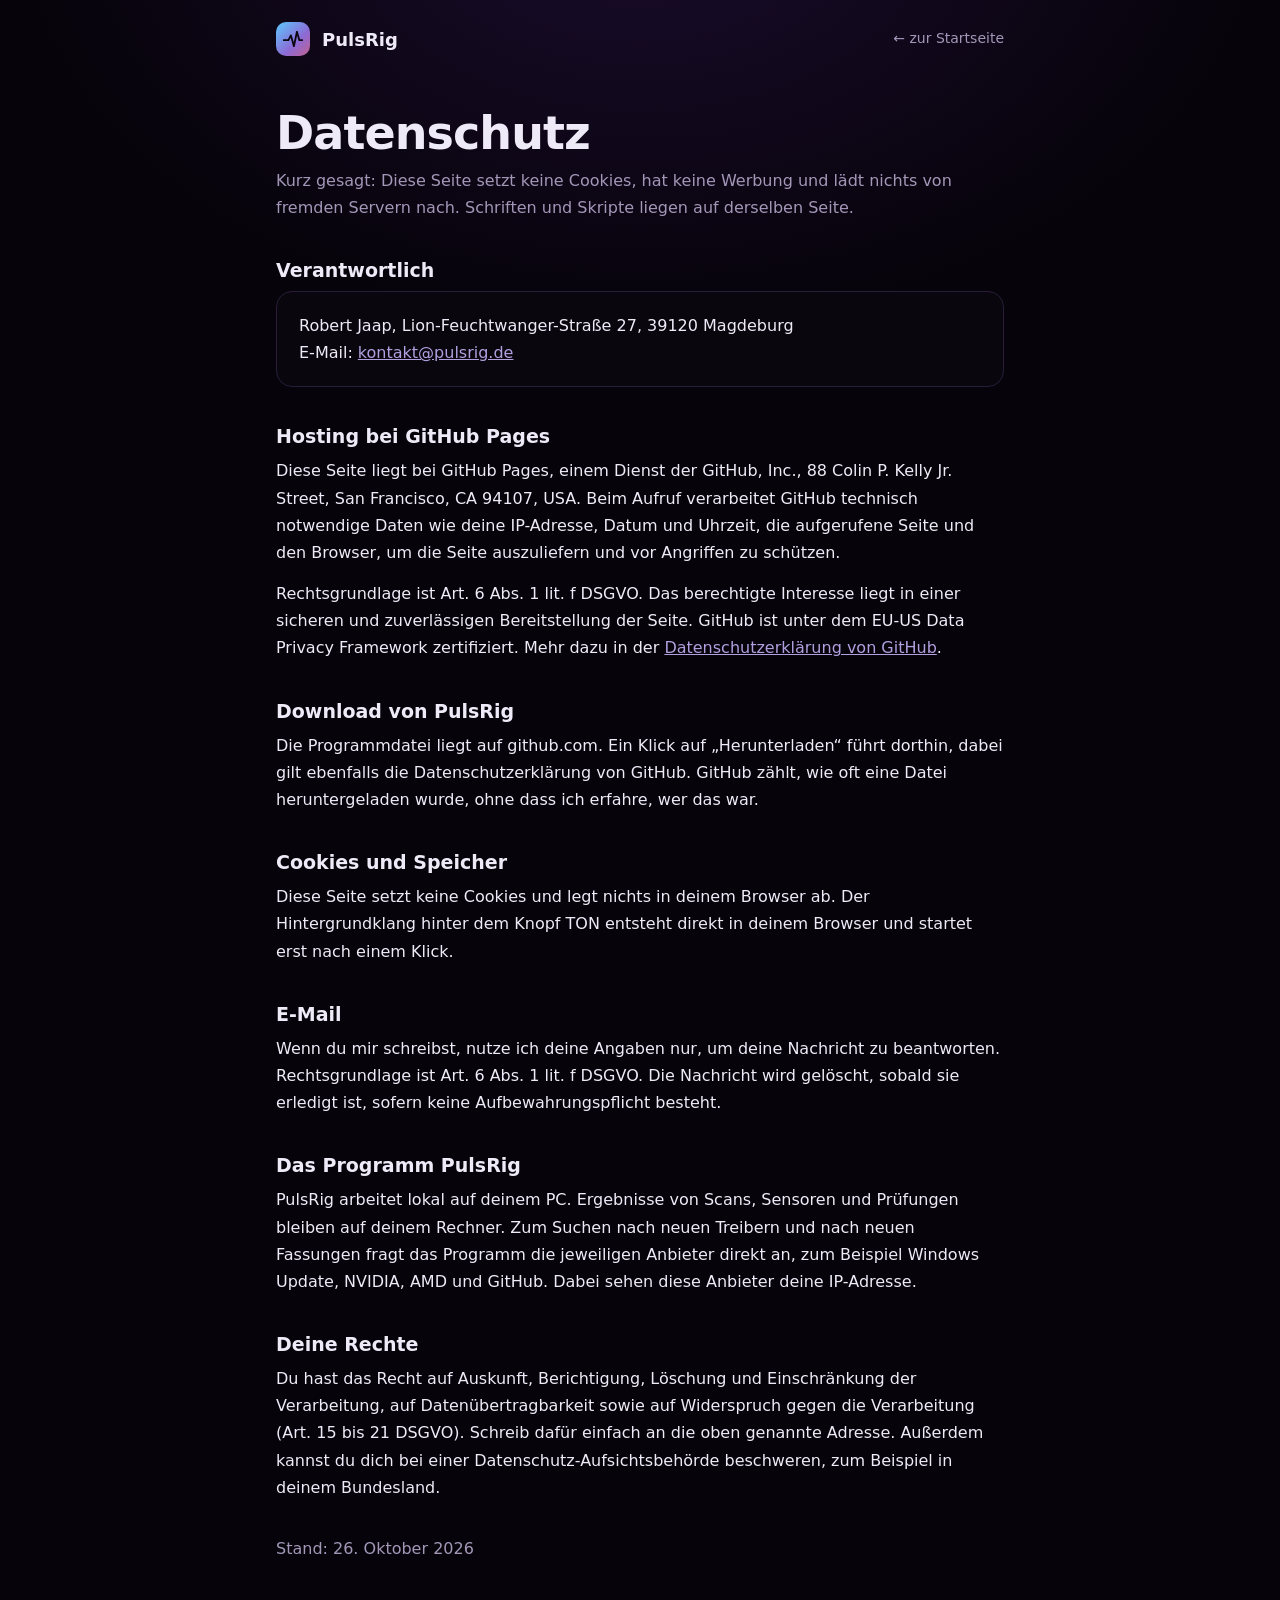
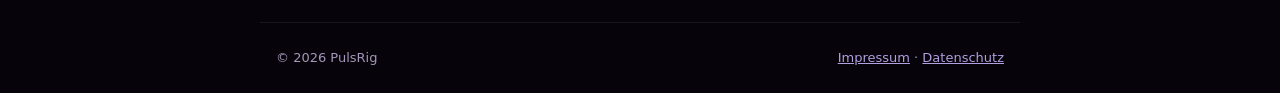
==== datenschutz.html @ 6c56ffe5 "Impressum und Datenschutz, Schriften und Skripte lokal" ====
<!doctype html>
<html lang="de">
<head>
<meta charset="utf-8">
<meta name="viewport" content="width=device-width,initial-scale=1">
<title>Datenschutz – PulsRig</title>
<meta name="robots" content="noindex">
<meta name="theme-color" content="#06030a">
<link rel="icon" href="data:image/svg+xml,%3Csvg xmlns='http://www.w3.org/2000/svg' viewBox='0 0 66 52'%3E%3Cpath d='M2 30h16l8-16 10 36 10-48 8 28h10' fill='none' stroke='%238c6bd6' stroke-width='6' stroke-linecap='round' stroke-linejoin='round'/%3E%3C/svg%3E">
<link rel="stylesheet" href="fonts/fonts.css">
<link rel="stylesheet" href="recht.css">
</head>
<body>
<header>
  <a class="logo" href="./"><span class="mark"><svg viewBox="0 0 66 52" aria-hidden="true"><path d="M2 30h16l8-16 10 36 10-48 8 28h10" fill="none" stroke="#0b0710" stroke-width="6" stroke-linecap="round" stroke-linejoin="round"/></svg></span>PulsRig</a>
  <a class="back" href="./">← zur Startseite</a>
</header>
<main>
  <h1>Datenschutz</h1>
  <p class="lead">Kurz gesagt: Diese Seite setzt keine Cookies, hat keine Werbung und lädt nichts von fremden Servern nach. Schriften und Skripte liegen auf derselben Seite.</p>

  <h2>Verantwortlich</h2>
  <div class="card">
    <p>Robert Jaap, Lion-Feuchtwanger-Straße 27, 39120 Magdeburg<br>
    E-Mail: <a href="mailto:kontakt@pulsrig.de">kontakt@pulsrig.de</a></p>
  </div>

  <h2>Hosting bei GitHub Pages</h2>
  <p>Diese Seite liegt bei GitHub Pages, einem Dienst der GitHub, Inc., 88 Colin P. Kelly Jr. Street, San Francisco, CA 94107, USA. Beim Aufruf verarbeitet GitHub technisch notwendige Daten wie deine IP-Adresse, Datum und Uhrzeit, die aufgerufene Seite und den Browser, um die Seite auszuliefern und vor Angriffen zu schützen.</p>
  <p>Rechtsgrundlage ist Art. 6 Abs. 1 lit. f DSGVO. Das berechtigte Interesse liegt in einer sicheren und zuverlässigen Bereitstellung der Seite. GitHub ist unter dem EU-US Data Privacy Framework zertifiziert. Mehr dazu in der <a href="https://docs.github.com/de/site-policy/privacy-policies/github-general-privacy-statement" rel="noopener">Datenschutzerklärung von GitHub</a>.</p>

  <h2>Download von PulsRig</h2>
  <p>Die Programmdatei liegt auf github.com. Ein Klick auf „Herunterladen“ führt dorthin, dabei gilt ebenfalls die Datenschutzerklärung von GitHub. GitHub zählt, wie oft eine Datei heruntergeladen wurde, ohne dass ich erfahre, wer das war.</p>

  <h2>Cookies und Speicher</h2>
  <p>Diese Seite setzt keine Cookies und legt nichts in deinem Browser ab. Der Hintergrundklang hinter dem Knopf TON entsteht direkt in deinem Browser und startet erst nach einem Klick.</p>

  <h2>E-Mail</h2>
  <p>Wenn du mir schreibst, nutze ich deine Angaben nur, um deine Nachricht zu beantworten. Rechtsgrundlage ist Art. 6 Abs. 1 lit. f DSGVO. Die Nachricht wird gelöscht, sobald sie erledigt ist, sofern keine Aufbewahrungspflicht besteht.</p>

  <h2>Das Programm PulsRig</h2>
  <p>PulsRig arbeitet lokal auf deinem PC. Ergebnisse von Scans, Sensoren und Prüfungen bleiben auf deinem Rechner. Zum Suchen nach neuen Treibern und nach neuen Fassungen fragt das Programm die jeweiligen Anbieter direkt an, zum Beispiel Windows Update, NVIDIA, AMD und GitHub. Dabei sehen diese Anbieter deine IP-Adresse.</p>

  <h2>Deine Rechte</h2>
  <p>Du hast das Recht auf Auskunft, Berichtigung, Löschung und Einschränkung der Verarbeitung, auf Datenübertragbarkeit sowie auf Widerspruch gegen die Verarbeitung (Art. 15 bis 21 DSGVO). Schreib dafür einfach an die oben genannte Adresse. Außerdem kannst du dich bei einer Datenschutz-Aufsichtsbehörde beschweren, zum Beispiel in deinem Bundesland.</p>

  <p class="lead" style="margin-top:34px">Stand: 26. Oktober 2026</p>
</main>
<footer><span>© 2026 PulsRig</span><span><a href="impressum.html">Impressum</a> · <a href="datenschutz.html">Datenschutz</a></span></footer>
</body>
</html>
---- fonts/fonts.css ----
@font-face {
  font-family: 'IBM Plex Sans';
  font-style: normal;
  font-weight: 400;
  font-stretch: 100%;
  font-display: swap;
  src: url(fonts/IBM-Plex-Sans.woff2) format('woff2');
  unicode-range: U+0000-00FF, U+0131, U+0152-0153, U+02BB-02BC, U+02C6, U+02DA, U+02DC, U+0304, U+0308, U+0329, U+2000-206F, U+20AC, U+2122, U+2191, U+2193, U+2212, U+2215, U+FEFF, U+FFFD;
}
@font-face {
  font-family: 'IBM Plex Sans';
  font-style: normal;
  font-weight: 500;
  font-stretch: 100%;
  font-display: swap;
  src: url(fonts/IBM-Plex-Sans.woff2) format('woff2');
  unicode-range: U+0000-00FF, U+0131, U+0152-0153, U+02BB-02BC, U+02C6, U+02DA, U+02DC, U+0304, U+0308, U+0329, U+2000-206F, U+20AC, U+2122, U+2191, U+2193, U+2212, U+2215, U+FEFF, U+FFFD;
}
@font-face {
  font-family: 'IBM Plex Sans';
  font-style: normal;
  font-weight: 600;
  font-stretch: 100%;
  font-display: swap;
  src: url(fonts/IBM-Plex-Sans.woff2) format('woff2');
  unicode-range: U+0000-00FF, U+0131, U+0152-0153, U+02BB-02BC, U+02C6, U+02DA, U+02DC, U+0304, U+0308, U+0329, U+2000-206F, U+20AC, U+2122, U+2191, U+2193, U+2212, U+2215, U+FEFF, U+FFFD;
}
@font-face {
  font-family: 'JetBrains Mono';
  font-style: normal;
  font-weight: 400;
  font-display: swap;
  src: url(fonts/JetBrains-Mono.woff2) format('woff2');
  unicode-range: U+0000-00FF, U+0131, U+0152-0153, U+02BB-02BC, U+02C6, U+02DA, U+02DC, U+0304, U+0308, U+0329, U+2000-206F, U+20AC, U+2122, U+2191, U+2193, U+2212, U+2215, U+FEFF, U+FFFD;
}
@font-face {
  font-family: 'JetBrains Mono';
  font-style: normal;
  font-weight: 600;
  font-display: swap;
  src: url(fonts/JetBrains-Mono.woff2) format('woff2');
  unicode-range: U+0000-00FF, U+0131, U+0152-0153, U+02BB-02BC, U+02C6, U+02DA, U+02DC, U+0304, U+0308, U+0329, U+2000-206F, U+20AC, U+2122, U+2191, U+2193, U+2212, U+2215, U+FEFF, U+FFFD;
}
@font-face {
  font-family: 'Unbounded';
  font-style: normal;
  font-weight: 500;
  font-display: swap;
  src: url(fonts/Unbounded.woff2) format('woff2');
  unicode-range: U+0000-00FF, U+0131, U+0152-0153, U+02BB-02BC, U+02C6, U+02DA, U+02DC, U+0304, U+0308, U+0329, U+2000-206F, U+20AC, U+2122, U+2191, U+2193, U+2212, U+2215, U+FEFF, U+FFFD;
}
@font-face {
  font-family: 'Unbounded';
  font-style: normal;
  font-weight: 700;
  font-display: swap;
  src: url(fonts/Unbounded.woff2) format('woff2');
  unicode-range: U+0000-00FF, U+0131, U+0152-0153, U+02BB-02BC, U+02C6, U+02DA, U+02DC, U+0304, U+0308, U+0329, U+2000-206F, U+20AC, U+2122, U+2191, U+2193, U+2212, U+2215, U+FEFF, U+FFFD;
}
@font-face {
  font-family: 'Unbounded';
  font-style: normal;
  font-weight: 800;
  font-display: swap;
  src: url(fonts/Unbounded.woff2) format('woff2');
  unicode-range: U+0000-00FF, U+0131, U+0152-0153, U+02BB-02BC, U+02C6, U+02DA, U+02DC, U+0304, U+0308, U+0329, U+2000-206F, U+20AC, U+2122, U+2191, U+2193, U+2212, U+2215, U+FEFF, U+FFFD;
}
---- recht.css ----
/* Unterseiten Impressum und Datenschutz: ruhig, gut lesbar, im Look der Startseite */
:root{--bg:#06030a;--line:#2a1d3a;--fg:#efeaf7;--muted:#a397b8;--a1:#8c6bd6;--a3:#c0608f;--ring:#b19fe0;color-scheme:dark}
*{box-sizing:border-box}
body{margin:0;background:radial-gradient(900px 600px at 50% -10%,#1a0c2c,var(--bg) 70%) fixed,var(--bg);color:var(--fg);font:16px/1.7 "IBM Plex Sans","Segoe UI",system-ui,sans-serif}
a{color:var(--ring)}
:focus-visible{outline:2px solid var(--ring);outline-offset:3px;border-radius:6px}
header,main,footer{max-width:760px;margin:0 auto;padding-inline:16px}
header{display:flex;align-items:center;justify-content:space-between;padding-block:22px}
.logo{display:flex;align-items:center;gap:12px;font:700 18px "Unbounded",system-ui,sans-serif;text-decoration:none;color:var(--fg)}
.mark{width:34px;height:34px;border-radius:10px;display:grid;place-items:center;background:linear-gradient(135deg,#5cc8ff,var(--a1) 60%,var(--a3))}
.mark svg{width:20px;height:16px}
.back{font-size:14px;color:var(--muted);text-decoration:none}.back:hover{color:var(--fg)}
h1{font:800 clamp(30px,6vw,46px)/1.1 "Unbounded",system-ui,sans-serif;margin:30px 0 8px;letter-spacing:-.02em}
.lead{color:var(--muted);margin:0 0 34px}
h2{font:600 19px "Unbounded",system-ui,sans-serif;margin:38px 0 10px}
h3{font-size:16px;margin:22px 0 6px}
p,ul{margin:0 0 14px}ul{padding-left:20px}
.card{padding:20px 22px;border:1px solid var(--line);border-radius:16px;background:#0b0710cc}
.card p{margin:0}
.todo{background:#e0a35a22;border:1px dashed #e0a35a;border-radius:4px;padding:0 4px;color:#f2c792}
footer{border-top:1px solid #ffffff12;margin-top:60px;padding-block:24px;color:var(--muted);font-size:13px;display:flex;flex-wrap:wrap;gap:12px;justify-content:space-between}
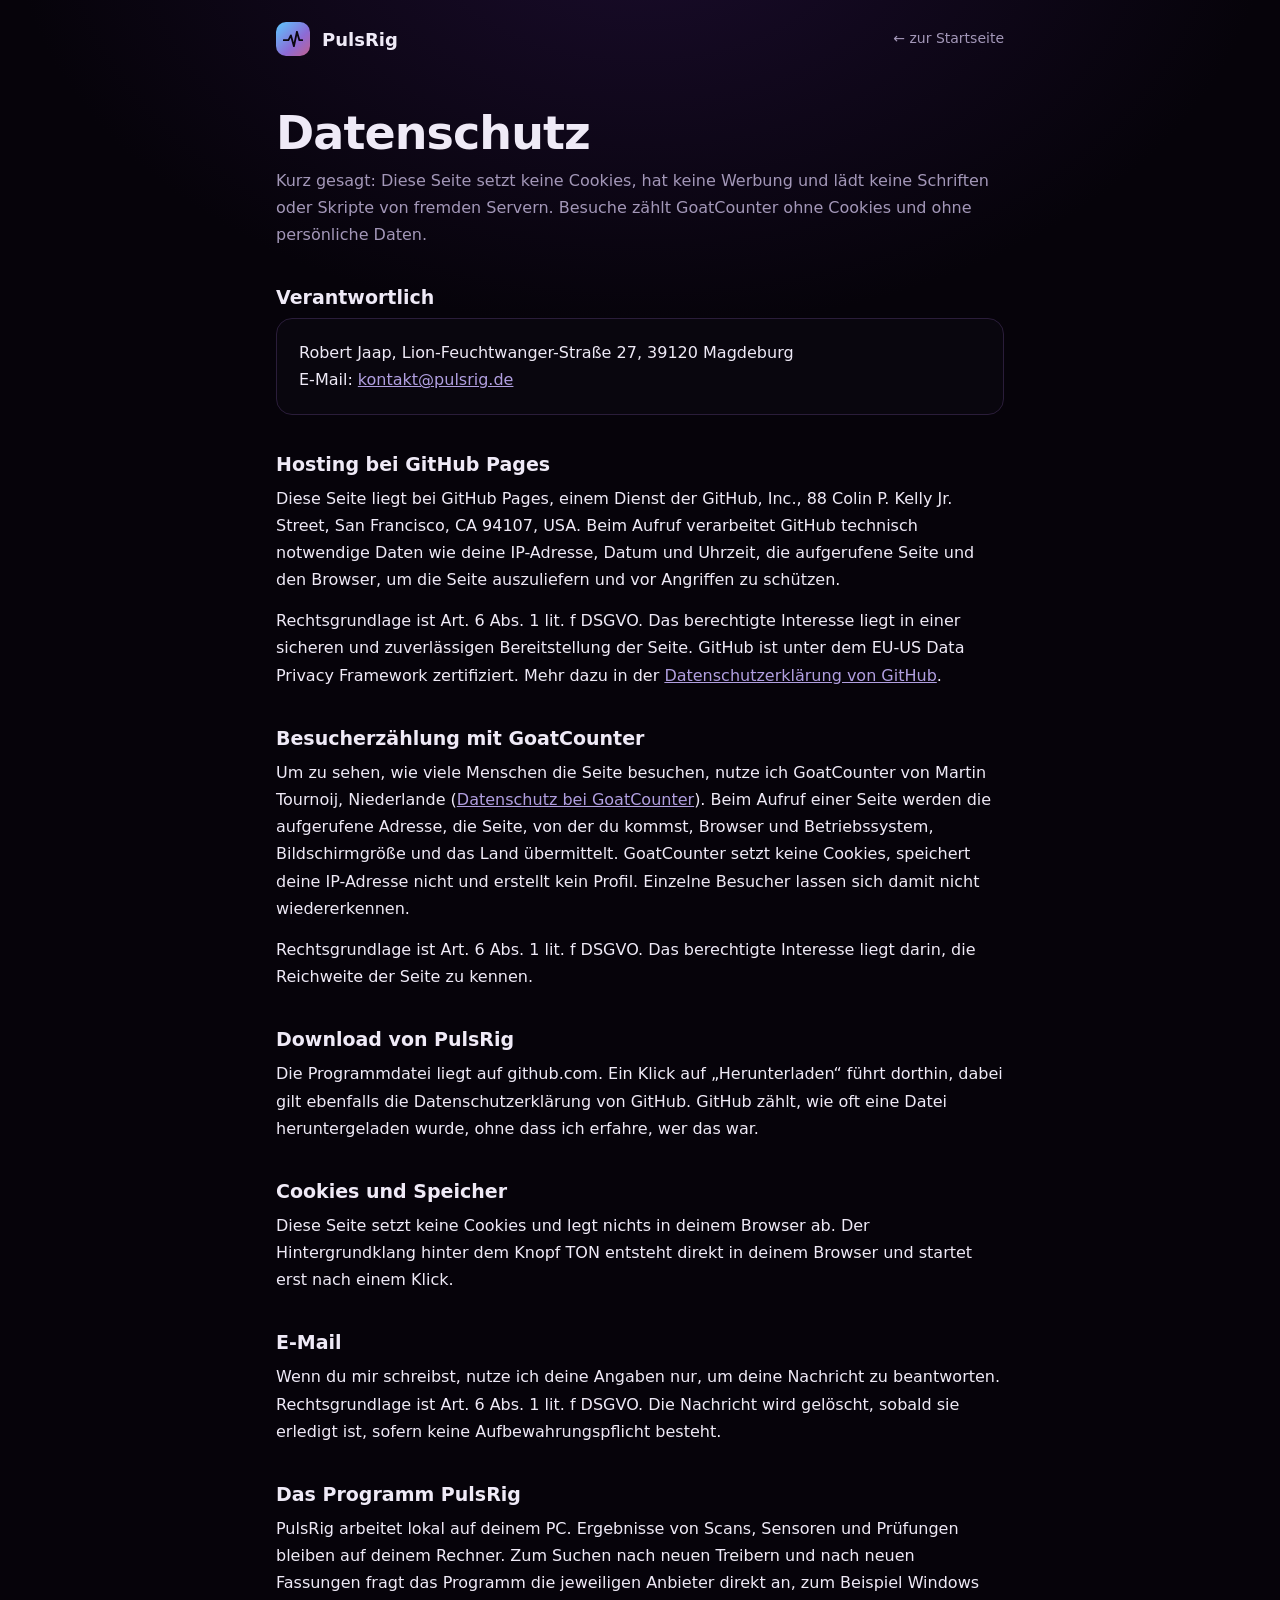
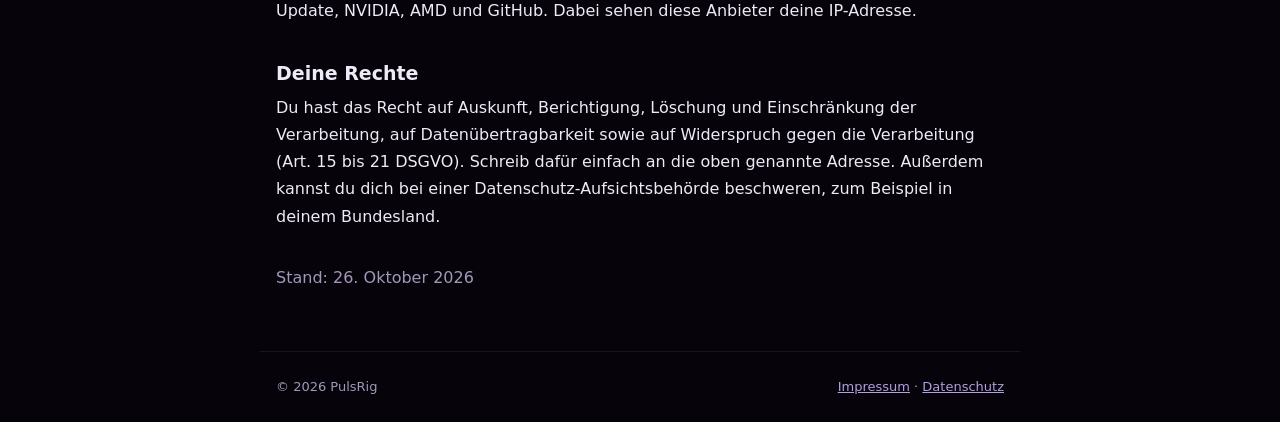
==== commit 53584573: "Besucherzählung mit GoatCounter" ====
--- a/datenschutz.html
+++ b/datenschutz.html
@@ -17,7 +17,7 @@
 </header>
 <main>
   <h1>Datenschutz</h1>
-  <p class="lead">Kurz gesagt: Diese Seite setzt keine Cookies, hat keine Werbung und lädt nichts von fremden Servern nach. Schriften und Skripte liegen auf derselben Seite.</p>
+  <p class="lead">Kurz gesagt: Diese Seite setzt keine Cookies, hat keine Werbung und lädt keine Schriften oder Skripte von fremden Servern. Besuche zählt GoatCounter ohne Cookies und ohne persönliche Daten.</p>
 
   <h2>Verantwortlich</h2>
   <div class="card">
@@ -28,6 +28,10 @@
   <h2>Hosting bei GitHub Pages</h2>
   <p>Diese Seite liegt bei GitHub Pages, einem Dienst der GitHub, Inc., 88 Colin P. Kelly Jr. Street, San Francisco, CA 94107, USA. Beim Aufruf verarbeitet GitHub technisch notwendige Daten wie deine IP-Adresse, Datum und Uhrzeit, die aufgerufene Seite und den Browser, um die Seite auszuliefern und vor Angriffen zu schützen.</p>
   <p>Rechtsgrundlage ist Art. 6 Abs. 1 lit. f DSGVO. Das berechtigte Interesse liegt in einer sicheren und zuverlässigen Bereitstellung der Seite. GitHub ist unter dem EU-US Data Privacy Framework zertifiziert. Mehr dazu in der <a href="https://docs.github.com/de/site-policy/privacy-policies/github-general-privacy-statement" rel="noopener">Datenschutzerklärung von GitHub</a>.</p>
+
+  <h2>Besucherzählung mit GoatCounter</h2>
+  <p>Um zu sehen, wie viele Menschen die Seite besuchen, nutze ich GoatCounter von Martin Tournoij, Niederlande (<a href="https://www.goatcounter.com/help/privacy" rel="noopener">Datenschutz bei GoatCounter</a>). Beim Aufruf einer Seite werden die aufgerufene Adresse, die Seite, von der du kommst, Browser und Betriebssystem, Bildschirmgröße und das Land übermittelt. GoatCounter setzt keine Cookies, speichert deine IP-Adresse nicht und erstellt kein Profil. Einzelne Besucher lassen sich damit nicht wiedererkennen.</p>
+  <p>Rechtsgrundlage ist Art. 6 Abs. 1 lit. f DSGVO. Das berechtigte Interesse liegt darin, die Reichweite der Seite zu kennen.</p>
 
   <h2>Download von PulsRig</h2>
   <p>Die Programmdatei liegt auf github.com. Ein Klick auf „Herunterladen“ führt dorthin, dabei gilt ebenfalls die Datenschutzerklärung von GitHub. GitHub zählt, wie oft eine Datei heruntergeladen wurde, ohne dass ich erfahre, wer das war.</p>
@@ -47,5 +51,6 @@
   <p class="lead" style="margin-top:34px">Stand: 26. Oktober 2026</p>
 </main>
 <footer><span>© 2026 PulsRig</span><span><a href="impressum.html">Impressum</a> · <a href="datenschutz.html">Datenschutz</a></span></footer>
+<script data-goatcounter="https://pulsrig.goatcounter.com/count" async src="js/count.js"></script>
 </body>
 </html>
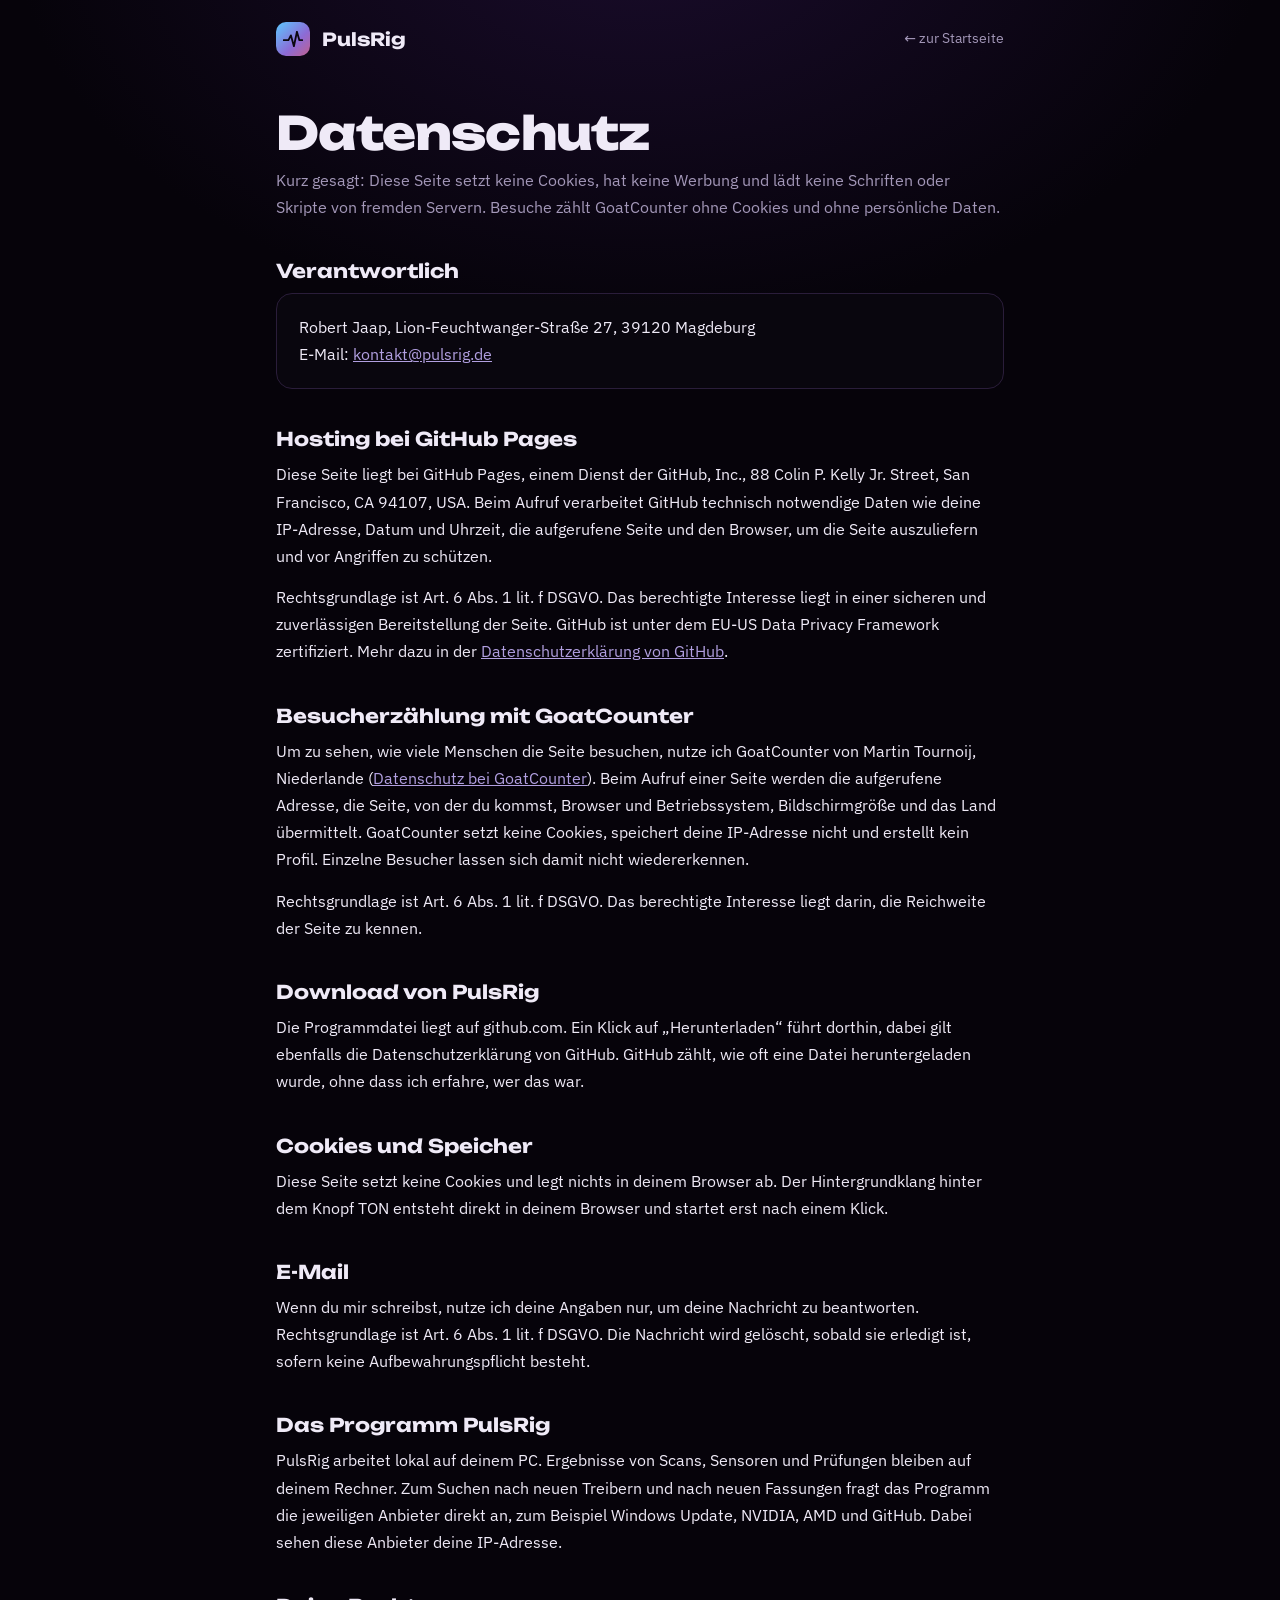
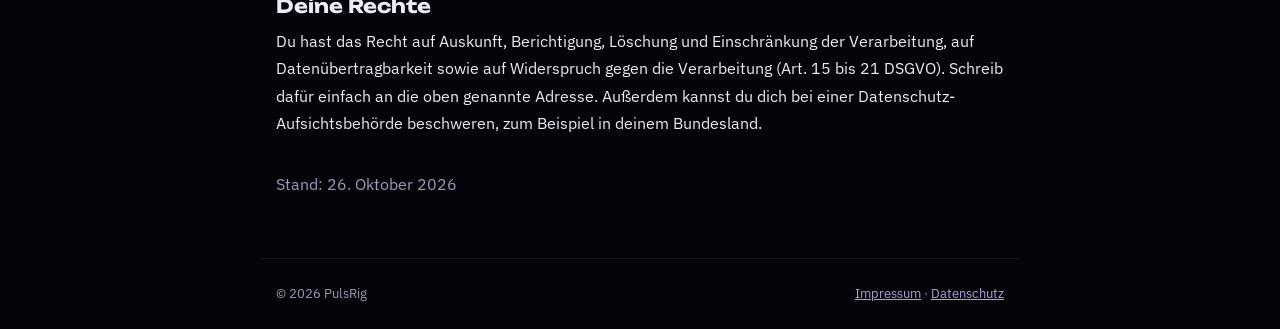
==== commit 00ab2a54: "Schriften: Cache umgehen" ====
--- a/datenschutz.html
+++ b/datenschutz.html
@@ -7,7 +7,7 @@
 <meta name="robots" content="noindex">
 <meta name="theme-color" content="#06030a">
 <link rel="icon" href="data:image/svg+xml,%3Csvg xmlns='http://www.w3.org/2000/svg' viewBox='0 0 66 52'%3E%3Cpath d='M2 30h16l8-16 10 36 10-48 8 28h10' fill='none' stroke='%238c6bd6' stroke-width='6' stroke-linecap='round' stroke-linejoin='round'/%3E%3C/svg%3E">
-<link rel="stylesheet" href="fonts/fonts.css">
+<link rel="stylesheet" href="fonts/fonts.css?v=2">
 <link rel="stylesheet" href="recht.css">
 </head>
 <body>
--- a/fonts/fonts.css
+++ b/fonts/fonts.css
@@ -4,7 +4,7 @@
   font-weight: 400;
   font-stretch: 100%;
   font-display: swap;
-  src: url(fonts/IBM-Plex-Sans.woff2) format('woff2');
+  src: url(IBM-Plex-Sans.woff2) format('woff2');
   unicode-range: U+0000-00FF, U+0131, U+0152-0153, U+02BB-02BC, U+02C6, U+02DA, U+02DC, U+0304, U+0308, U+0329, U+2000-206F, U+20AC, U+2122, U+2191, U+2193, U+2212, U+2215, U+FEFF, U+FFFD;
 }
 @font-face {
@@ -13,7 +13,7 @@
   font-weight: 500;
   font-stretch: 100%;
   font-display: swap;
-  src: url(fonts/IBM-Plex-Sans.woff2) format('woff2');
+  src: url(IBM-Plex-Sans.woff2) format('woff2');
   unicode-range: U+0000-00FF, U+0131, U+0152-0153, U+02BB-02BC, U+02C6, U+02DA, U+02DC, U+0304, U+0308, U+0329, U+2000-206F, U+20AC, U+2122, U+2191, U+2193, U+2212, U+2215, U+FEFF, U+FFFD;
 }
 @font-face {
@@ -22,7 +22,7 @@
   font-weight: 600;
   font-stretch: 100%;
   font-display: swap;
-  src: url(fonts/IBM-Plex-Sans.woff2) format('woff2');
+  src: url(IBM-Plex-Sans.woff2) format('woff2');
   unicode-range: U+0000-00FF, U+0131, U+0152-0153, U+02BB-02BC, U+02C6, U+02DA, U+02DC, U+0304, U+0308, U+0329, U+2000-206F, U+20AC, U+2122, U+2191, U+2193, U+2212, U+2215, U+FEFF, U+FFFD;
 }
 @font-face {
@@ -30,7 +30,7 @@
   font-style: normal;
   font-weight: 400;
   font-display: swap;
-  src: url(fonts/JetBrains-Mono.woff2) format('woff2');
+  src: url(JetBrains-Mono.woff2) format('woff2');
   unicode-range: U+0000-00FF, U+0131, U+0152-0153, U+02BB-02BC, U+02C6, U+02DA, U+02DC, U+0304, U+0308, U+0329, U+2000-206F, U+20AC, U+2122, U+2191, U+2193, U+2212, U+2215, U+FEFF, U+FFFD;
 }
 @font-face {
@@ -38,7 +38,7 @@
   font-style: normal;
   font-weight: 600;
   font-display: swap;
-  src: url(fonts/JetBrains-Mono.woff2) format('woff2');
+  src: url(JetBrains-Mono.woff2) format('woff2');
   unicode-range: U+0000-00FF, U+0131, U+0152-0153, U+02BB-02BC, U+02C6, U+02DA, U+02DC, U+0304, U+0308, U+0329, U+2000-206F, U+20AC, U+2122, U+2191, U+2193, U+2212, U+2215, U+FEFF, U+FFFD;
 }
 @font-face {
@@ -46,7 +46,7 @@
   font-style: normal;
   font-weight: 500;
   font-display: swap;
-  src: url(fonts/Unbounded.woff2) format('woff2');
+  src: url(Unbounded.woff2) format('woff2');
   unicode-range: U+0000-00FF, U+0131, U+0152-0153, U+02BB-02BC, U+02C6, U+02DA, U+02DC, U+0304, U+0308, U+0329, U+2000-206F, U+20AC, U+2122, U+2191, U+2193, U+2212, U+2215, U+FEFF, U+FFFD;
 }
 @font-face {
@@ -54,7 +54,7 @@
   font-style: normal;
   font-weight: 700;
   font-display: swap;
-  src: url(fonts/Unbounded.woff2) format('woff2');
+  src: url(Unbounded.woff2) format('woff2');
   unicode-range: U+0000-00FF, U+0131, U+0152-0153, U+02BB-02BC, U+02C6, U+02DA, U+02DC, U+0304, U+0308, U+0329, U+2000-206F, U+20AC, U+2122, U+2191, U+2193, U+2212, U+2215, U+FEFF, U+FFFD;
 }
 @font-face {
@@ -62,6 +62,6 @@
   font-style: normal;
   font-weight: 800;
   font-display: swap;
-  src: url(fonts/Unbounded.woff2) format('woff2');
+  src: url(Unbounded.woff2) format('woff2');
   unicode-range: U+0000-00FF, U+0131, U+0152-0153, U+02BB-02BC, U+02C6, U+02DA, U+02DC, U+0304, U+0308, U+0329, U+2000-206F, U+20AC, U+2122, U+2191, U+2193, U+2212, U+2215, U+FEFF, U+FFFD;
 }
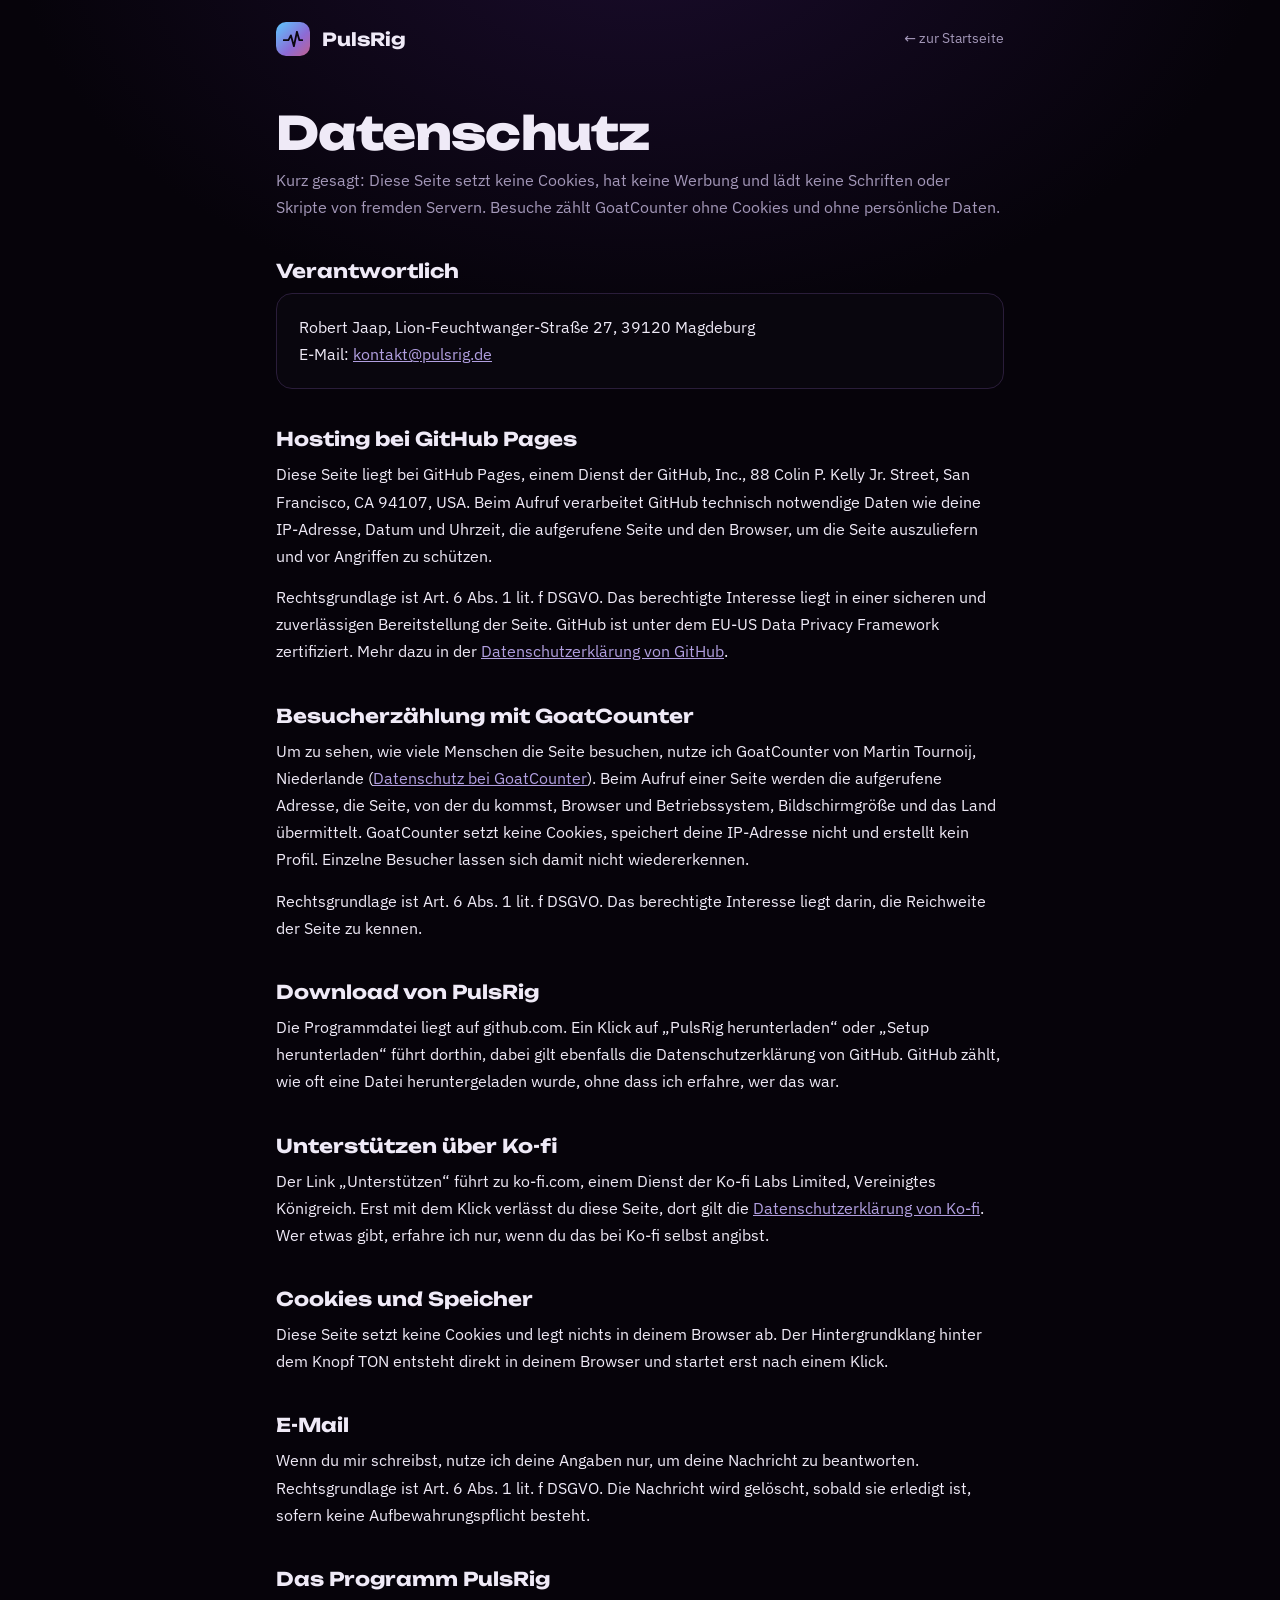
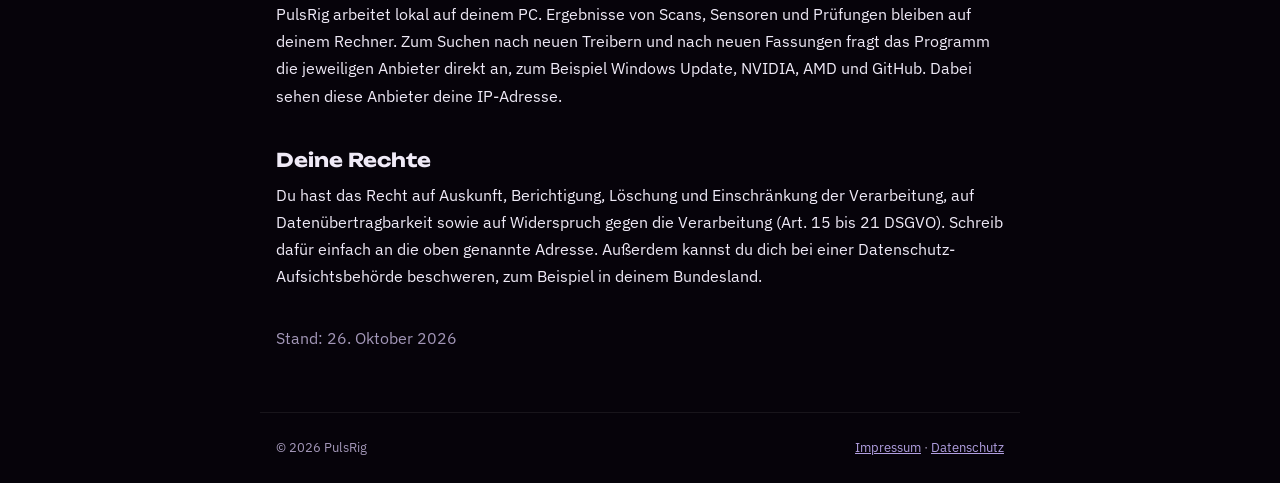
==== commit 82fb8717: "Kleine Textfehler behoben, Ko-fi im Datenschutz, klarerer Hintergrundklang Co-Authored-By: Claude Op" ====
--- a/datenschutz.html
+++ b/datenschutz.html
@@ -34,7 +34,10 @@
   <p>Rechtsgrundlage ist Art. 6 Abs. 1 lit. f DSGVO. Das berechtigte Interesse liegt darin, die Reichweite der Seite zu kennen.</p>
 
   <h2>Download von PulsRig</h2>
-  <p>Die Programmdatei liegt auf github.com. Ein Klick auf „Herunterladen“ führt dorthin, dabei gilt ebenfalls die Datenschutzerklärung von GitHub. GitHub zählt, wie oft eine Datei heruntergeladen wurde, ohne dass ich erfahre, wer das war.</p>
+  <p>Die Programmdatei liegt auf github.com. Ein Klick auf „PulsRig herunterladen“ oder „Setup herunterladen“ führt dorthin, dabei gilt ebenfalls die Datenschutzerklärung von GitHub. GitHub zählt, wie oft eine Datei heruntergeladen wurde, ohne dass ich erfahre, wer das war.</p>
+
+  <h2>Unterstützen über Ko-fi</h2>
+  <p>Der Link „Unterstützen“ führt zu ko-fi.com, einem Dienst der Ko-fi Labs Limited, Vereinigtes Königreich. Erst mit dem Klick verlässt du diese Seite, dort gilt die <a href="https://more.ko-fi.com/privacy" rel="noopener">Datenschutzerklärung von Ko-fi</a>. Wer etwas gibt, erfahre ich nur, wenn du das bei Ko-fi selbst angibst.</p>
 
   <h2>Cookies und Speicher</h2>
   <p>Diese Seite setzt keine Cookies und legt nichts in deinem Browser ab. Der Hintergrundklang hinter dem Knopf TON entsteht direkt in deinem Browser und startet erst nach einem Klick.</p>
--- a/recht.css
+++ b/recht.css
@@ -17,5 +17,4 @@
 p,ul{margin:0 0 14px}ul{padding-left:20px}
 .card{padding:20px 22px;border:1px solid var(--line);border-radius:16px;background:#0b0710cc}
 .card p{margin:0}
-.todo{background:#e0a35a22;border:1px dashed #e0a35a;border-radius:4px;padding:0 4px;color:#f2c792}
 footer{border-top:1px solid #ffffff12;margin-top:60px;padding-block:24px;color:var(--muted);font-size:13px;display:flex;flex-wrap:wrap;gap:12px;justify-content:space-between}
